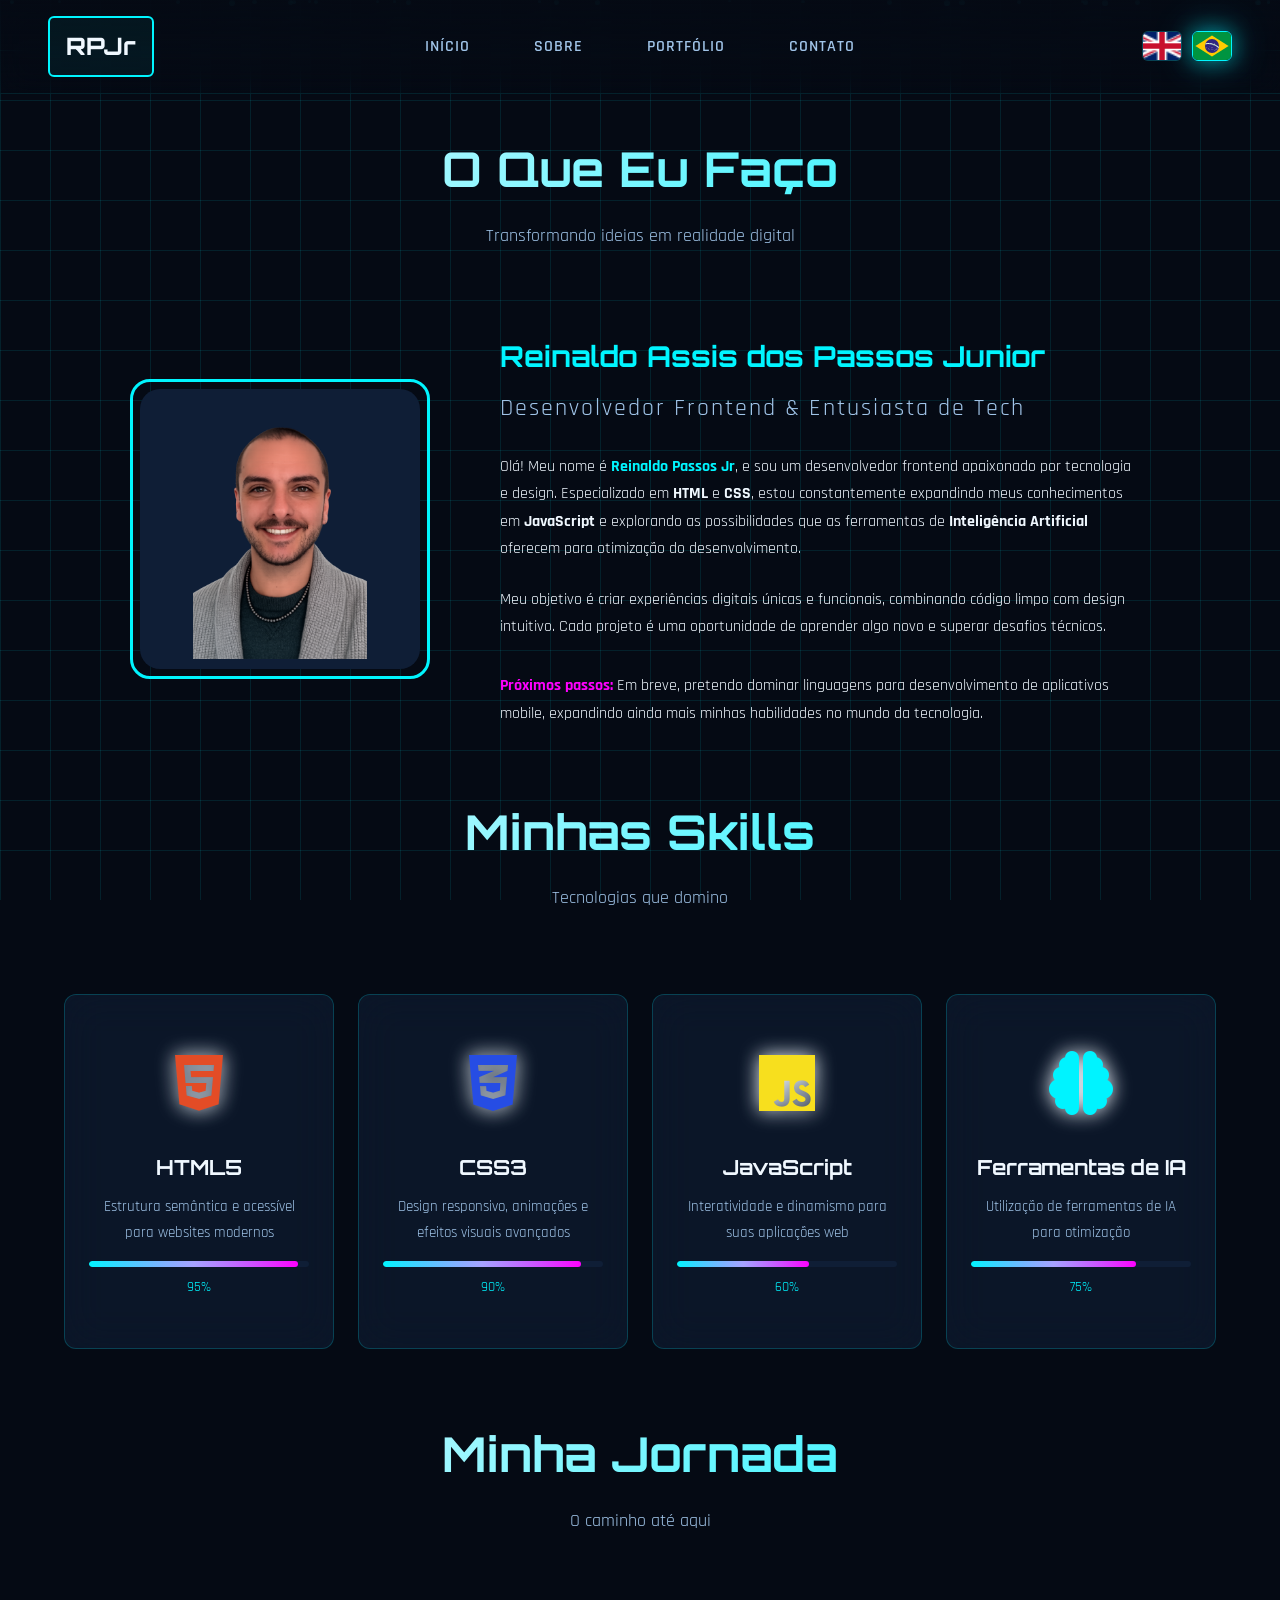
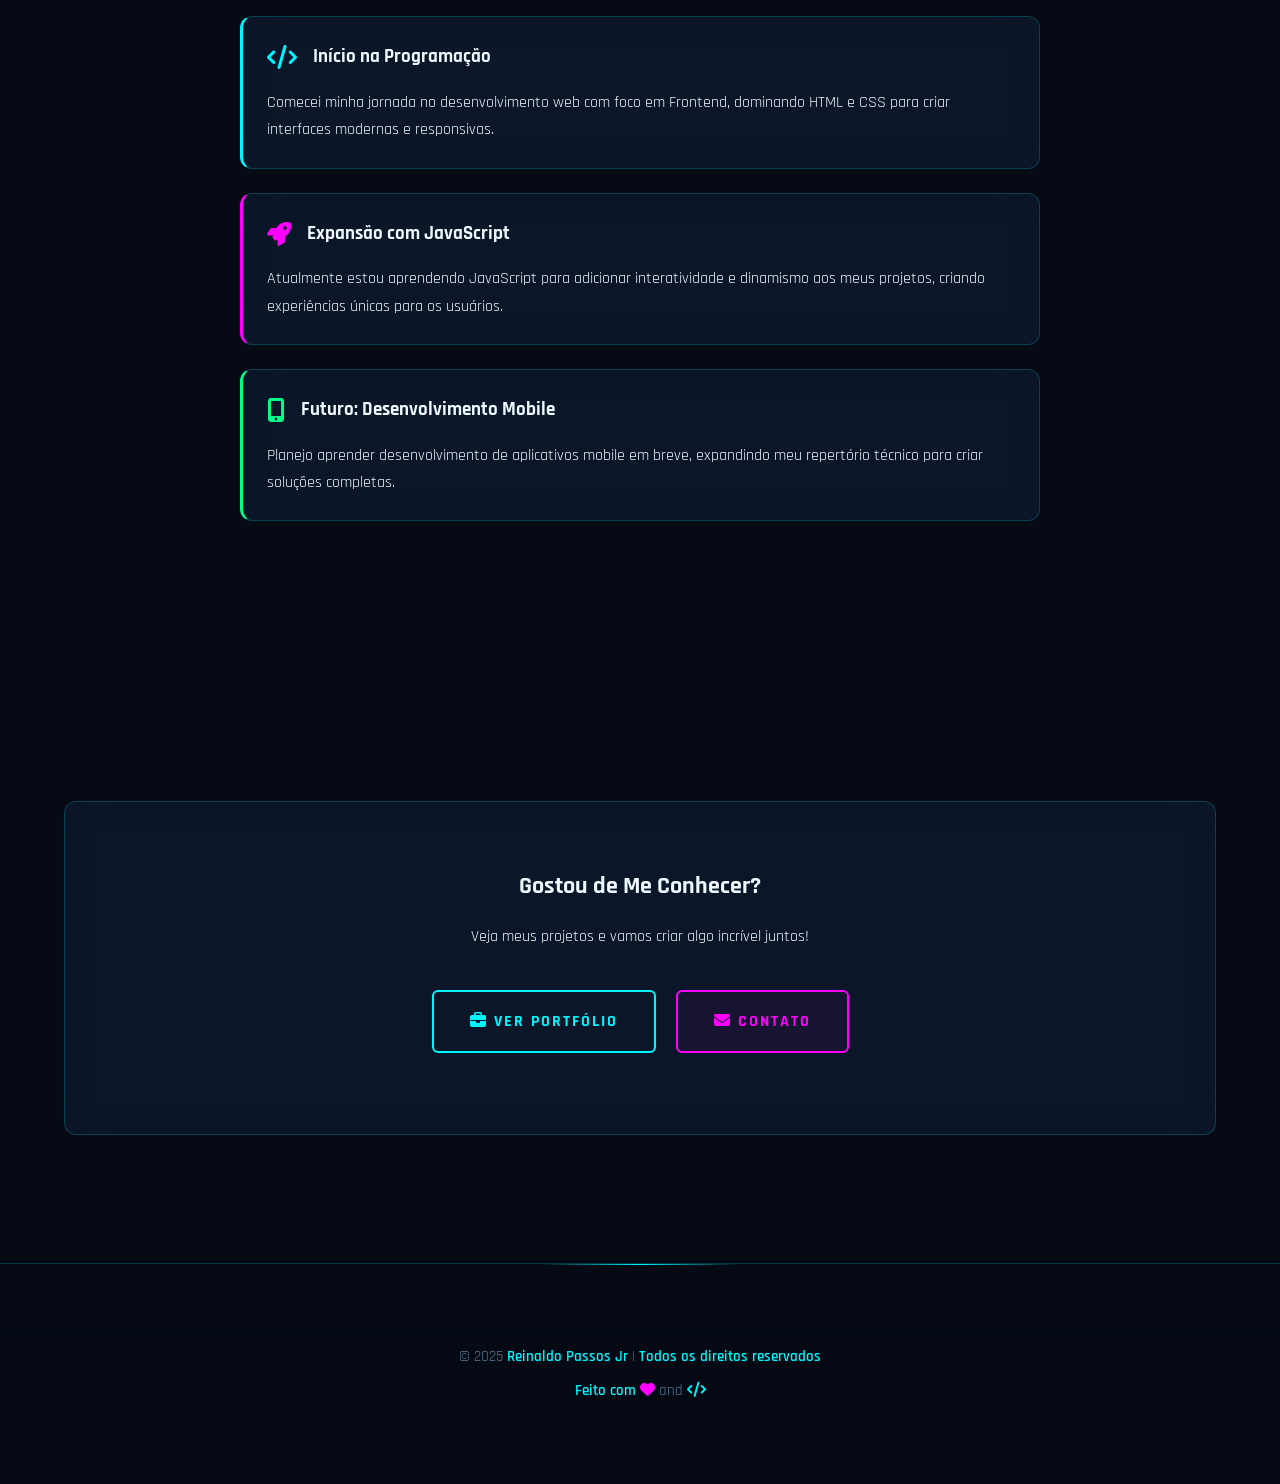
==== about-en.html @ 6d8ff22d "first commit" ====
<!DOCTYPE html>
<html lang="en">
<head>
    <meta charset="UTF-8">
    <meta name="viewport" content="width=device-width, initial-scale=1.0">
    <title>About | Reinaldo Passos Jr</title>
    <meta name="description" content="Learn more about Reinaldo Passos Jr - Frontend Developer specializing in HTML, CSS and JavaScript.">
    <meta name="keywords" content="frontend developer, about, web developer, HTML, CSS, JavaScript, portfolio">
    <meta name="author" content="Reinaldo Passos Jr">
    <meta name="robots" content="index, follow">
    
    <!-- Open Graph / Facebook -->
    <meta property="og:type" content="website">
    <meta property="og:url" content="https://reinaldopassosjr.github.io/Portfolio/about-en.html">
    <meta property="og:title" content="About | Reinaldo Passos Jr">
    <meta property="og:description" content="Learn more about Reinaldo Passos Jr - Frontend Developer">
    <meta property="og:image" content="img/og-image.png">
    
    <!-- Twitter -->
    <meta property="twitter:card" content="summary_large_image">
    <meta property="twitter:url" content="https://reinaldopassosjr.github.io/Portfolio/about-en.html">
    <meta property="twitter:title" content="About | Reinaldo Passos Jr">
    <meta property="twitter:description" content="Learn more about Reinaldo Passos Jr - Frontend Developer">
    <meta property="twitter:image" content="img/og-image.png">
    
    <meta name="theme-color" content="#050a14">
    
    <!-- Preconnect -->
    <link rel="preconnect" href="https://fonts.googleapis.com">
    <link rel="preconnect" href="https://fonts.gstatic.com" crossorigin>
    <link rel="preconnect" href="https://cdnjs.cloudflare.com">
    
    <link rel="stylesheet" href="css/style.css">
    <link rel="stylesheet" href="https://cdnjs.cloudflare.com/ajax/libs/font-awesome/6.4.0/css/all.min.css">
</head>
<body>
    <!-- Background Effects -->
    <div class="grid-overlay"></div>

    <!-- Navigation -->
    <nav class="navbar">
        <a href="index-en.html" class="logo">RPJr</a>
        
        <!-- Navigation Container (Mobile) -->
        <div class="nav-container">
            <!-- Language Switcher -->
            <div class="language-switcher">
                <button id="lang-en" class="lang-btn active" title="English">
                    <img src="img/flags/uk.png" alt="English">
                </button>
                <button id="lang-pt" class="lang-btn" title="Português">
                    <img src="img/flags/brazil.png" alt="Português">
                </button>
            </div>
            
            <!-- Mobile Menu Toggle (Hamburger) -->
            <button class="menu-toggle" id="menu-toggle" aria-label="Toggle Menu">
                <span></span>
                <span></span>
                <span></span>
            </button>
        </div>
        
        <!-- Navigation Links -->
        <ul class="nav-links">
            <!-- Close Button -->
            <button class="nav-close-btn" id="nav-close-btn" aria-label="Close Menu">
                <i class="fas fa-times"></i>
            </button>
            
            <li><a href="index-en.html" class="nav-link" data-i18n="nav_home">Home</a></li>
            <li><a href="about-en.html" class="nav-link active" data-i18n="nav_about">About</a></li>
            <li><a href="portfolio-en.html" class="nav-link" data-i18n="nav_portfolio">Portfolio</a></li>
            <li><a href="contact-en.html" class="nav-link" data-i18n="nav_contact">Contact</a></li>
        </ul>
    </nav>
    
    <!-- Mobile Menu Overlay -->
    <div class="nav-overlay" id="nav-overlay"></div>

    <!-- About Hero -->
    <section class="section" id="about">
        <div class="container">
            <div class="section-header">
                <h2 data-i18n="about_title">About Me</h2>
                <p data-i18n="about_subtitle">Who is behind the code</p>
            </div>

            <div class="about-hero animate-on-scroll">
                <!-- Profile Image -->
                <div class="profile-container">
                    <img src="img/photo.png" alt="Reinaldo Passos Jr" class="profile-image">
                    <div class="profile-border"></div>
                </div>

                <!-- About Content -->
                <div class="about-content">
                    <h3 data-i18n="about_fullname">Reinaldo Assis dos Passos Junior</h3>
                    <p class="hero-tagline" data-i18n="about_role">Frontend Developer & Tech Enthusiast</p>

                    <p style="margin-bottom: 1.5rem;" data-i18n="about_bio1">
                        Hello! My name is <strong style="color: var(--neon-cyan);">Reinaldo Passos Jr</strong>,
                        and I'm a frontend developer passionate about technology and design.
                        Specialized in <strong>HTML</strong> and <strong>CSS</strong>,
                        I'm constantly expanding my knowledge in
                        <strong>JavaScript</strong> and exploring the possibilities that
                        <strong>Artificial Intelligence</strong> tools offer for development optimization.
                    </p>

                    <p style="margin-bottom: 2rem;" data-i18n="about_bio2">
                        My goal is to create unique and functional digital experiences,
                        combining clean code with intuitive design. Each project is an
                        opportunity to learn something new and overcome technical challenges.
                    </p>

                    <p data-i18n="about_future">
                        <strong style="color: var(--neon-magenta);">Next steps:</strong>
                        Soon, I plan to master languages for mobile app development,
                        further expanding my skills in the world of technology.
                    </p>
                </div>
            </div>

            <!-- Skills Section -->
            <div style="margin-top: 4rem;">
                <div class="section-header">
                    <h2 data-i18n="skills_title">My Skills</h2>
                    <p data-i18n="skills_subtitle">Technologies I master</p>
                </div>

                <div class="skills-grid">
                    <!-- HTML Skill -->
                    <div class="card skill-card animate-on-scroll">
                        <div class="skill-icon">
                            <i class="fab fa-html5" style="color: #e34c26; font-size: 4rem;"></i>
                        </div>
                        <h3 class="skill-name" data-i18n="skill_html">HTML5</h3>
                        <p data-i18n="skill_html_desc">Semantic and accessible structure, SEO</p>
                        <div class="skill-level">
                            <div class="skill-progress" style="width: 95%;"></div>
                        </div>
                        <span style="color: var(--neon-cyan); font-size: 0.9rem; margin-top: 0.5rem; display: block;">95%</span>
                    </div>

                    <!-- CSS Skill -->
                    <div class="card skill-card animate-on-scroll">
                        <div class="skill-icon">
                            <i class="fab fa-css3-alt" style="color: #264de4; font-size: 4rem;"></i>
                        </div>
                        <h3 class="skill-name" data-i18n="skill_css">CSS3</h3>
                        <p data-i18n="skill_css_desc">Responsive design, animations, flexbox, grid</p>
                        <div class="skill-level">
                            <div class="skill-progress" style="width: 90%;"></div>
                        </div>
                        <span style="color: var(--neon-cyan); font-size: 0.9rem; margin-top: 0.5rem; display: block;">90%</span>
                    </div>

                    <!-- JavaScript Skill -->
                    <div class="card skill-card animate-on-scroll">
                        <div class="skill-icon">
                            <i class="fab fa-js" style="color: #f7df1e; font-size: 4rem;"></i>
                        </div>
                        <h3 class="skill-name" data-i18n="skill_js">JavaScript</h3>
                        <p data-i18n="skill_js_desc">DOM manipulation, events, programming logic</p>
                        <div class="skill-level">
                            <div class="skill-progress" style="width: 60%;"></div>
                        </div>
                        <span style="color: var(--neon-cyan); font-size: 0.9rem; margin-top: 0.5rem; display: block;">60%</span>
                    </div>

                    <!-- AI Tools -->
                    <div class="card skill-card animate-on-scroll">
                        <div class="skill-icon">
                            <i class="fas fa-brain" style="color: #00f3ff; font-size: 4rem;"></i>
                        </div>
                        <h3 class="skill-name" data-i18n="skill_ai">AI Tools</h3>
                        <p data-i18n="skill_ai_desc">ChatGPT, Claude, GitHub Copilot and more</p>
                        <div class="skill-level">
                            <div class="skill-progress" style="width: 75%;"></div>
                        </div>
                        <span style="color: var(--neon-cyan); font-size: 0.9rem; margin-top: 0.5rem; display: block;">75%</span>
                    </div>
                </div>
            </div>

            <!-- Journey Section -->
            <div style="margin-top: 4rem;">
                <div class="section-header">
                    <h2 data-i18n="journey_title">My Journey</h2>
                    <p data-i18n="journey_subtitle">The path so far</p>
                </div>

                <div style="max-width: 800px; margin: 0 auto;">
                    <div class="card animate-on-scroll" style="margin-bottom: 1.5rem; border-left: 3px solid var(--neon-cyan);">
                        <div style="display: flex; align-items: center; gap: 1rem; margin-bottom: 1rem;">
                            <i class="fas fa-code" style="color: var(--neon-cyan); font-size: 1.5rem;"></i>
                            <h3 style="margin: 0;" data-i18n="journey_1_title">Start of Programming</h3>
                        </div>
                        <p style="margin: 0;" data-i18n="journey_1_desc">
                            Started my journey in web development with focus on Frontend,
                            mastering HTML and CSS to create modern and responsive interfaces.
                        </p>
                    </div>

                    <div class="card animate-on-scroll" style="margin-bottom: 1.5rem; border-left: 3px solid var(--neon-magenta);">
                        <div style="display: flex; align-items: center; gap: 1rem; margin-bottom: 1rem;">
                            <i class="fas fa-rocket" style="color: var(--neon-magenta); font-size: 1.5rem;"></i>
                            <h3 style="margin: 0;" data-i18n="journey_2_title">Expansion with JavaScript</h3>
                        </div>
                        <p style="margin: 0;" data-i18n="journey_2_desc">
                            Currently learning JavaScript to add interactivity
                            and dynamism to my projects, creating unique experiences for users.
                        </p>
                    </div>

                    <div class="card animate-on-scroll" style="margin-bottom: 1.5rem; border-left: 3px solid var(--neon-green);">
                        <div style="display: flex; align-items: center; gap: 1rem; margin-bottom: 1rem;">
                            <i class="fas fa-mobile-alt" style="color: var(--neon-green); font-size: 1.5rem;"></i>
                            <h3 style="margin: 0;" data-i18n="journey_3_title">Future: Mobile Development</h3>
                        </div>
                        <p style="margin: 0;" data-i18n="journey_3_desc">
                            Planning to learn mobile app development soon,
                            expanding my technical repertoire to create complete solutions.
                        </p>
                    </div>
                </div>
            </div>
        </div>
    </section>

    <!-- CTA Section -->
    <section class="section">
        <div class="container">
            <div class="card animate-on-scroll" style="text-align: center; padding: 4rem 2rem;">
                <h2 style="margin-bottom: 1rem;" data-i18n="cta_about_title">Liked Getting to Know Me?</h2>
                <p style="margin-bottom: 2rem; max-width: 500px; margin-left: auto; margin-right: auto;" data-i18n="cta_about_desc">
                    Check out my projects and let's build something amazing together!
                </p>
                <a href="portfolio-en.html" class="btn" data-i18n="btn_portfolio_alt">
                    <i class="fas fa-briefcase"></i> View Portfolio
                </a>
                <a href="contact-en.html" class="btn btn-secondary" data-i18n="btn_contact_alt">
                    <i class="fas fa-envelope"></i> Contact
                </a>
            </div>
        </div>
    </section>

    <!-- Footer -->
    <footer class="footer">
        <p class="footer-text">
            © 2025 <span>Reinaldo Passos Jr</span> | <span data-i18n="footer_rights">All rights reserved</span>
        </p>
        <p class="footer-text" style="margin-top: 0.5rem;">
            <span data-i18n="footer_made">Made with</span> <i class="fas fa-heart" style="color: var(--neon-magenta);"></i> and
            <i class="fas fa-code" style="color: var(--neon-cyan);"></i>
        </p>
    </footer>

    <!-- JavaScript -->
    <script src="js/translations.js"></script>
    <script src="js/main.js"></script>
</body>
</html>
---- css/style.css ----
/* ========================================
   ULTRA-TECHNOLOGICAL CV - CYBERPUNK EDITION
   Reinaldo Passos Jr
   Created: 2025
   Version: 2.0 - Ultra Tech
======================================== */

/* Import Google Fonts */
@import url('https://fonts.googleapis.com/css2?family=Orbitron:wght@400;500;600;700;800;900&family=Rajdhani:wght@300;400;500;600;700&family=JetBrains+Mono:wght@400;500;600;700&display=swap');

/* ========================================
   CSS VARIABLES - ENHANCED CYBER THEME
======================================== */
:root {
    /* Core Colors - Deep Space Dark */
    --bg-primary: #050a14;
    --bg-secondary: #0a1428;
    --bg-tertiary: #0f1e36;
    --bg-card: rgba(15, 30, 54, 0.85);
    --bg-card-hover: rgba(20, 40, 70, 0.9);

    /* Neon Accents - Ultra Bright */
    --neon-cyan: #00f5ff;
    --neon-magenta: #ff00ff;
    --neon-green: #00ff88;
    --neon-blue: #0066ff;
    --neon-yellow: #ffff00;
    --neon-orange: #ff6600;
    --neon-red: #ff0044;

    /* Glow Effects */
    --glow-cyan: 0 0 20px rgba(0, 245, 255, 0.5), 0 0 40px rgba(0, 245, 255, 0.3), 0 0 60px rgba(0, 245, 255, 0.1);
    --glow-magenta: 0 0 20px rgba(255, 0, 255, 0.5), 0 0 40px rgba(255, 0, 255, 0.3), 0 0 60px rgba(255, 0, 255, 0.1);
    --glow-green: 0 0 20px rgba(0, 255, 136, 0.5), 0 0 40px rgba(0, 255, 136, 0.3);
    --glow-blue: 0 0 20px rgba(0, 102, 255, 0.5), 0 0 40px rgba(0, 102, 255, 0.3);

    /* Text Colors - High Contrast */
    --text-primary: #f0f8ff;
    --text-secondary: #a0c4e8;
    --text-muted: #5a7a9a;
    --text-dark: #0a1428;

    /* Glassmorphism - Enhanced */
    --glass-bg: rgba(15, 30, 54, 0.6);
    --glass-bg-strong: rgba(15, 30, 54, 0.9);
    --glass-border: rgba(0, 245, 255, 0.2);
    --glass-border-strong: rgba(0, 245, 255, 0.4);
    --glass-blur: 20px;

    /* Holographic Gradients */
    --holo-cyan: linear-gradient(135deg, #00f5ff, #0066ff, #00f5ff);
    --holo-magenta: linear-gradient(135deg, #ff00ff, #ff0066, #ff00ff);
    --holo-green: linear-gradient(135deg, #00ff88, #00ff00, #00ff88);

    /* Spacing */
    --spacing-xs: 0.5rem;
    --spacing-sm: 0.75rem;
    --spacing-md: 1.5rem;
    --spacing-lg: 3rem;
    --spacing-xl: 5rem;
    --spacing-xxl: 8rem;

    /* Transitions */
    --transition-fast: 0.15s ease;
    --transition-normal: 0.3s ease;
    --transition-slow: 0.5s ease;
    --transition-bounce: 0.5s cubic-bezier(0.68, -0.55, 0.265, 1.55);

    /* Border Radius */
    --radius-sm: 6px;
    --radius-md: 12px;
    --radius-lg: 20px;
    --radius-xl: 30px;
    --radius-full: 9999px;

    /* Theme - Default Dark */
}

/* ========================================
   BASE STYLES
======================================== */
* {
    margin: 0;
    padding: 0;
    box-sizing: border-box;
}

html {
    scroll-behavior: smooth;
    scroll-padding-top: 80px;
}

body {
    font-family: 'Rajdhani', -apple-system, BlinkMacSystemFont, sans-serif;
    background-color: var(--bg-primary);
    color: var(--text-primary);
    min-height: 100vh;
    overflow-x: hidden;
    position: relative;
    line-height: 1.7;
}

/* Custom Scrollbar */
::-webkit-scrollbar {
    width: 10px;
}

::-webkit-scrollbar-track {
    background: var(--bg-secondary);
}

::-webkit-scrollbar-thumb {
    background: linear-gradient(180deg, var(--neon-cyan), var(--neon-magenta));
    border-radius: var(--radius-full);
}

::-webkit-scrollbar-thumb:hover {
    background: linear-gradient(180deg, var(--neon-magenta), var(--neon-cyan));
}

/* Selection */
::selection {
    background: var(--neon-cyan);
    color: var(--bg-primary);
    text-shadow: none;
}

/* ========================================
   PRELOADER - CYBER LOADING SCREEN
======================================== */
.preloader {
    position: fixed;
    top: 0;
    left: 0;
    width: 100%;
    height: 100%;
    background: var(--bg-primary);
    display: flex;
    justify-content: center;
    align-items: center;
    z-index: 10000;
    transition: opacity 0.5s ease, visibility 0.5s ease;
}

.preloader.hidden {
    opacity: 0;
    visibility: hidden;
}

.preloader-content {
    text-align: center;
}

.preloader-logo {
    font-family: 'Orbitron', monospace;
    font-size: 3rem;
    font-weight: 900;
    background: linear-gradient(135deg, var(--neon-cyan), var(--neon-magenta));
    -webkit-background-clip: text;
    -webkit-text-fill-color: transparent;
    background-clip: text;
    margin-bottom: 2rem;
    animation: pulse-glow 2s ease-in-out infinite;
}

.preloader-bar {
    width: 300px;
    height: 4px;
    background: var(--bg-tertiary);
    border-radius: var(--radius-full);
    overflow: hidden;
    position: relative;
}

.preloader-progress {
    position: absolute;
    top: 0;
    left: 0;
    height: 100%;
    background: linear-gradient(90deg, var(--neon-cyan), var(--neon-magenta));
    border-radius: var(--radius-full);
    animation: loading 2s ease-in-out infinite;
}

@keyframes loading {
    0% { width: 0%; left: 0; }
    50% { width: 100%; left: 0; }
    100% { width: 0%; left: 100%; }
}

@keyframes pulse-glow {
    0%, 100% { filter: drop-shadow(0 0 10px var(--neon-cyan)); }
    50% { filter: drop-shadow(0 0 30px var(--neon-magenta)); }
}

/* ========================================
   BACKGROUND EFFECTS
======================================== */
.bg-particles {
    position: fixed;
    top: 0;
    left: 0;
    width: 100%;
    height: 100%;
    pointer-events: none;
    z-index: -1;
    overflow: hidden;
}

.particle {
    position: absolute;
    width: 4px;
    height: 4px;
    background: var(--neon-cyan);
    border-radius: 50%;
    opacity: 0.6;
    animation: particle-float linear infinite;
}

@keyframes particle-float {
    0% {
        transform: translateY(100vh) rotate(0deg);
        opacity: 0;
    }
    10% {
        opacity: 0.6;
    }
    90% {
        opacity: 0.6;
    }
    100% {
        transform: translateY(-100vh) rotate(720deg);
        opacity: 0;
    }
}

/* Grid Overlay - Animated */
.grid-overlay {
    position: fixed;
    top: 0;
    left: 0;
    width: 100%;
    height: 100%;
    pointer-events: none;
    z-index: -1;
    background-image:
        linear-gradient(rgba(0, 245, 255, 0.1) 1px, transparent 1px),
        linear-gradient(90deg, rgba(0, 245, 255, 0.1) 1px, transparent 1px);
    background-size: 50px 50px;
    animation: grid-move 20s linear infinite;
}

@keyframes grid-move {
    0% { transform: translate(0, 0); }
    100% { transform: translate(50px, 50px); }
}

/* Glowing Orbs */
.glow-orb {
    position: fixed;
    border-radius: 50%;
    filter: blur(80px);
    pointer-events: none;
    z-index: -1;
    opacity: 0.3;
    animation: orb-pulse 8s ease-in-out infinite;
}

.glow-orb-1 {
    width: 400px;
    height: 400px;
    background: var(--neon-cyan);
    top: -200px;
    left: -200px;
}

.glow-orb-2 {
    width: 500px;
    height: 500px;
    background: var(--neon-magenta);
    bottom: -250px;
    right: -250px;
}

.glow-orb-3 {
    width: 300px;
    height: 300px;
    background: var(--neon-green);
    top: 50%;
    left: 50%;
    transform: translate(-50%, -50%);
}

@keyframes orb-pulse {
    0%, 100% { opacity: 0.2; transform: scale(1); }
    50% { opacity: 0.4; transform: scale(1.1); }
}

/* ========================================
   SCROLL PROGRESS INDICATOR
======================================== */
.scroll-progress {
    position: fixed;
    top: 0;
    left: 0;
    height: 3px;
    background: linear-gradient(90deg, var(--neon-cyan), var(--neon-magenta));
    z-index: 9999;
    width: 0%;
    transition: width 0.1s ease;
}

/* ========================================
   NAVIGATION - ULTRA TECH
======================================== */
.navbar {
    position: fixed;
    top: 0;
    left: 0;
    width: 100%;
    padding: 1rem 3rem;
    display: flex;
    justify-content: space-between;
    align-items: center;
    z-index: 1000;
    background: linear-gradient(180deg, rgba(5, 10, 20, 0.95) 0%, transparent 100%);
    backdrop-filter: blur(15px);
    border-bottom: 1px solid rgba(0, 245, 255, 0.1);
    transition: var(--transition-normal);
}

.navbar.scrolled {
    background: rgba(5, 10, 20, 0.98);
    padding: 0.75rem 3rem;
    box-shadow: 0 5px 30px rgba(0, 245, 255, 0.2);
}

/* Logo - Holographic Style */
.logo {
    font-family: 'Orbitron', monospace;
    font-size: 1.5rem;
    font-weight: 800;
    color: var(--text-primary);
    text-decoration: none;
    padding: 0.5rem 1rem;
    border: 2px solid var(--neon-cyan);
    border-radius: var(--radius-sm);
    position: relative;
    overflow: hidden;
    transition: var(--transition-normal);
    background: rgba(0, 245, 255, 0.05);
}

.logo::before {
    content: '';
    position: absolute;
    top: 0;
    left: -100%;
    width: 100%;
    height: 100%;
    background: linear-gradient(90deg, transparent, rgba(0, 245, 255, 0.3), transparent);
    transition: var(--transition-slow);
}

.logo:hover::before {
    left: 100%;
}

.logo:hover {
    box-shadow: var(--glow-cyan);
    text-shadow: 0 0 10px var(--neon-cyan);
}

/* Navigation Links - Centered */
.nav-links {
    display: flex;
    gap: 2rem;
    list-style: none;
    position: absolute;
    left: 50%;
    transform: translateX(-50%);
}

.nav-link {
    font-family: 'Rajdhani', sans-serif;
    font-size: 1rem;
    font-weight: 600;
    color: var(--text-secondary);
    text-decoration: none;
    padding: 0.5rem 1rem;
    position: relative;
    transition: var(--transition-fast);
    text-transform: uppercase;
    letter-spacing: 1px;
}

.nav-link::before {
    content: '[';
    position: absolute;
    left: 0;
    opacity: 0;
    color: var(--neon-cyan);
    transition: var(--transition-fast);
}

.nav-link::after {
    content: ']';
    position: absolute;
    right: 0;
    opacity: 0;
    color: var(--neon-cyan);
    transition: var(--transition-fast);
}

.nav-link:hover {
    color: var(--neon-cyan);
    text-shadow: 0 0 10px var(--neon-cyan);
}

.nav-link:hover::before,
.nav-link:hover::after {
    opacity: 1;
}

.nav-link.active {
    color: var(--neon-cyan);
}

.nav-link.active::before,
.nav-link.active::after {
    opacity: 1;
}

/* Language Switcher - Right Side */
.language-switcher {
    display: flex;
    gap: 10px;
    flex-shrink: 0;
    align-items: center;
}

.lang-btn {
    width: 40px;
    height: 30px;
    border: 1px solid var(--glass-border);
    border-radius: var(--radius-sm);
    cursor: pointer;
    transition: var(--transition-fast);
    padding: 0;
    overflow: hidden;
    background: var(--glass-bg);
    position: relative;
}

.lang-btn::after {
    content: '';
    position: absolute;
    top: 50%;
    left: 50%;
    width: 0;
    height: 0;
    background: var(--neon-cyan);
    border-radius: 50%;
    transform: translate(-50%, -50%);
    transition: width 0.3s ease, height 0.3s ease;
}

.lang-btn:hover::after {
    width: 100%;
    height: 100%;
}

.lang-btn img {
    width: 100%;
    height: 100%;
    object-fit: cover;
    position: relative;
    z-index: 1;
}

.lang-btn:hover {
    border-color: var(--neon-cyan);
    box-shadow: var(--glow-cyan);
}

.lang-btn.active {
    border-color: var(--neon-cyan);
    box-shadow: var(--glow-cyan), inset 0 0 20px rgba(0, 245, 255, 0.2);
}

/* Mobile Menu Toggle */
.menu-toggle {
    display: none;
    flex-direction: column;
    gap: 6px;
    cursor: pointer;
    z-index: 1001;
    padding: 10px;
    background: transparent;
    border: none;
    outline: none;
}

.menu-toggle span {
    width: 28px;
    height: 3px;
    background: var(--neon-cyan);
    border-radius: 3px;
    transition: var(--transition-fast);
    box-shadow: 0 0 10px var(--neon-cyan);
}

.menu-toggle.active span:nth-child(1) {
    transform: rotate(45deg) translate(6px, 6px);
}

.menu-toggle.active span:nth-child(2) {
    opacity: 0;
}

.menu-toggle.active span:nth-child(3) {
    transform: rotate(-45deg) translate(6px, -6px);
}

/* Navigation Container - Mobile Wrapper */
.nav-container {
    display: flex;
    align-items: center;
    gap: 10px;
    order: 3;
}

/* Close Button in Mobile Menu */
.nav-close-btn {
    display: none;
    position: absolute;
    top: 1rem;
    right: 1rem;
    width: 45px;
    height: 45px;
    background: rgba(255, 255, 255, 0.05);
    border: 2px solid var(--glass-border);
    border-radius: 50%;
    color: var(--text-secondary);
    font-size: 1.5rem;
    cursor: pointer;
    transition: var(--transition-normal);
    align-items: center;
    justify-content: center;
    z-index: 1002;
}

.nav-close-btn:hover {
    border-color: var(--neon-red);
    color: var(--neon-red);
    box-shadow: 0 0 20px rgba(255, 0, 68, 0.4);
    transform: rotate(90deg);
}

.nav-close-btn i {
    pointer-events: none;
}

/* ========================================
   HERO SECTION - ULTRA TECH
======================================== */
.hero {
    min-height: 100vh;
    display: flex;
    align-items: center;
    justify-content: center;
    padding: var(--spacing-xxl) var(--spacing-md);
    text-align: center;
    position: relative;
    overflow: hidden;
}

.hero::before {
    content: '';
    position: absolute;
    top: 50%;
    left: 50%;
    width: 600px;
    height: 600px;
    background: radial-gradient(circle, rgba(0, 245, 255, 0.1) 0%, transparent 70%);
    transform: translate(-50%, -50%);
    pointer-events: none;
}

.hero-content {
    max-width: 900px;
    z-index: 1;
    position: relative;
}

.hero-subtitle {
    font-family: 'JetBrains Mono', monospace;
    font-size: 0.9rem;
    color: var(--neon-magenta);
    margin-bottom: var(--spacing-sm);
    letter-spacing: 0.3em;
    text-transform: uppercase;
    animation: glitch-text 3s infinite;
}

@keyframes glitch-text {
    0%, 90%, 100% { opacity: 1; }
    92% { opacity: 0.8; transform: translate(-2px, 0); }
    94% { opacity: 1; transform: translate(2px, 0); }
    96% { opacity: 0.9; transform: translate(-1px, 0); }
}

.hero-title {
    font-family: 'Orbitron', sans-serif;
    font-size: clamp(3rem, 8vw, 6rem);
    font-weight: 900;
    margin-bottom: var(--spacing-sm);
    position: relative;
    display: inline-block;
}

.hero-title .name {
    background: linear-gradient(135deg, var(--neon-cyan), var(--neon-magenta), var(--neon-cyan));
    background-size: 200% 200%;
    -webkit-background-clip: text;
    -webkit-text-fill-color: transparent;
    background-clip: text;
    animation: gradient-shift 5s ease infinite;
}

@keyframes gradient-shift {
    0% { background-position: 0% 50%; }
    50% { background-position: 100% 50%; }
    100% { background-position: 0% 50%; }
}

/* Name gradient effect (without glitch) */
.hero-title .name {
    background: linear-gradient(135deg, var(--neon-cyan), var(--neon-magenta), var(--neon-cyan));
    background-size: 200% 200%;
    -webkit-background-clip: text;
    -webkit-text-fill-color: transparent;
    background-clip: text;
    animation: gradient-shift 5s ease infinite;
}

@keyframes gradient-shift {
    0% { background-position: 0% 50%; }
    50% { background-position: 100% 50%; }
    100% { background-position: 0% 50%; }
}

.hero-tagline {
    font-family: 'Rajdhani', sans-serif;
    font-size: 1.5rem;
    color: var(--text-secondary);
    margin-bottom: var(--spacing-lg);
    letter-spacing: 2px;
}

/* Typing Container */
.typing-container {
    font-family: 'JetBrains Mono', monospace;
    font-size: 1.1rem;
    color: var(--neon-green);
    margin-bottom: var(--spacing-lg);
    min-height: 2em;
}

.typing-text {
    border-right: 3px solid var(--neon-cyan);
    padding-right: 10px;
    animation: blink 0.7s infinite;
}

@keyframes blink {
    0%, 50% { border-color: var(--neon-cyan); }
    51%, 100% { border-color: transparent; }
}

/* Hero Buttons */
.hero-buttons {
    display: flex;
    gap: 1rem;
    justify-content: center;
    flex-wrap: wrap;
}

/* ========================================
   BUTTONS - ULTRA TECH
======================================== */
.btn {
    font-family: 'Rajdhani', sans-serif;
    font-size: 1rem;
    font-weight: 700;
    padding: 16px 36px;
    border: 2px solid var(--neon-cyan);
    background: transparent;
    color: var(--neon-cyan);
    cursor: pointer;
    position: relative;
    transition: var(--transition-normal);
    text-decoration: none;
    display: inline-block;
    margin: 8px;
    border-radius: var(--radius-sm);
    text-transform: uppercase;
    letter-spacing: 2px;
    overflow: hidden;
}

.btn::before {
    content: '';
    position: absolute;
    top: 0;
    left: -100%;
    width: 100%;
    height: 100%;
    background: linear-gradient(90deg, transparent, rgba(0, 245, 255, 0.3), transparent);
    transition: var(--transition-slow);
}

.btn:hover::before {
    left: 100%;
}

.btn:hover {
    background: var(--neon-cyan);
    color: var(--bg-primary);
    box-shadow: var(--glow-cyan);
    transform: translateY(-3px);
}

.btn-secondary {
    border-color: var(--neon-magenta);
    color: var(--neon-magenta);
    background: rgba(255, 0, 255, 0.05);
}

.btn-secondary::before {
    background: linear-gradient(90deg, transparent, rgba(255, 0, 255, 0.3), transparent);
}

.btn-secondary:hover {
    background: var(--neon-magenta);
    color: var(--bg-primary);
    box-shadow: var(--glow-magenta);
}

/* ========================================
   CARDS - HOLOGRAPHIC DESIGN
======================================== */
.card {
    background: var(--glass-bg);
    backdrop-filter: blur(var(--glass-blur));
    border: 1px solid var(--glass-border);
    border-radius: var(--radius-md);
    padding: var(--spacing-md);
    position: relative;
    transition: var(--transition-normal);
    overflow: hidden;
}

.card::before {
    content: '';
    position: absolute;
    top: 0;
    left: 0;
    right: 0;
    height: 2px;
    background: linear-gradient(90deg, transparent, var(--neon-cyan), transparent);
    opacity: 0;
    transition: var(--transition-normal);
}

.card:hover::before {
    opacity: 1;
}

.card:hover {
    transform: translateY(-8px);
    border-color: var(--glass-border-strong);
    box-shadow: 0 15px 40px rgba(0, 245, 255, 0.15), inset 0 0 30px rgba(0, 245, 255, 0.05);
    background: var(--bg-card-hover);
}

/* Holographic Card Effect */
.card.holo {
    position: relative;
}

.card.holo::after {
    content: '';
    position: absolute;
    top: 0;
    left: 0;
    right: 0;
    bottom: 0;
    background: linear-gradient(135deg,
        rgba(0, 245, 255, 0.1) 0%,
        transparent 25%,
        transparent 75%,
        rgba(255, 0, 255, 0.1) 100%);
    opacity: 0;
    transition: var(--transition-normal);
    pointer-events: none;
}

.card.holo:hover::after {
    opacity: 1;
}

/* Scanner Line Effect */
.scanner-line {
    position: absolute;
    top: 0;
    left: 0;
    width: 100%;
    height: 3px;
    background: linear-gradient(90deg, transparent, var(--neon-cyan), transparent);
    animation: scan 3s linear infinite;
    opacity: 0;
    pointer-events: none;
}

.card:hover .scanner-line {
    opacity: 1;
}

@keyframes scan {
    0% { top: 0; opacity: 0; }
    10% { opacity: 1; }
    90% { opacity: 1; }
    100% { top: 100%; opacity: 0; }
}

/* ========================================
   SECTIONS
======================================== */
.section {
    padding: var(--spacing-xxl) var(--spacing-md);
    position: relative;
}

.section-header {
    text-align: center;
    margin-bottom: var(--spacing-xl);
}

.section-header h2 {
    font-family: 'Orbitron', sans-serif;
    font-size: clamp(2rem, 4vw, 3rem);
    font-weight: 700;
    margin-bottom: var(--spacing-sm);
    background: linear-gradient(135deg, var(--text-primary), var(--neon-cyan));
    -webkit-background-clip: text;
    -webkit-text-fill-color: transparent;
    background-clip: text;
}

.section-header p {
    font-size: 1.1rem;
    color: var(--text-secondary);
}

.container {
    max-width: 1200px;
    margin: 0 auto;
    padding: 0 var(--spacing-md);
}

/* Section Divider */
.section-divider {
    height: 1px;
    background: linear-gradient(90deg, transparent, var(--neon-cyan), transparent);
    margin: var(--spacing-xl) 0;
    position: relative;
}

.section-divider::before {
    content: '◆';
    position: absolute;
    top: 50%;
    left: 50%;
    transform: translate(-50%, -50%);
    background: var(--bg-primary);
    padding: 0 1rem;
    color: var(--neon-cyan);
}

/* ========================================
   SKILLS GRID - 3D CARDS
======================================== */
.skills-grid {
    display: grid;
    grid-template-columns: repeat(auto-fit, minmax(240px, 1fr));
    gap: var(--spacing-md);
}

.skill-card {
    text-align: center;
    padding: var(--spacing-lg) var(--spacing-md);
    transform-style: preserve-3d;
    perspective: 1000px;
}

.skill-icon {
    font-size: 3.5rem;
    margin-bottom: var(--spacing-sm);
    transition: var(--transition-normal);
    filter: drop-shadow(0 0 10px currentColor);
}

.skill-card:hover .skill-icon {
    transform: scale(1.1) translateZ(20px);
    filter: drop-shadow(0 0 20px currentColor);
}

.skill-name {
    font-family: 'Orbitron', sans-serif;
    font-size: 1.3rem;
    margin-bottom: var(--spacing-xs);
    transition: var(--transition-fast);
}

.skill-card:hover .skill-name {
    color: var(--neon-cyan);
    text-shadow: 0 0 10px var(--neon-cyan);
}

.skill-card p {
    font-size: 0.95rem;
    color: var(--text-secondary);
}

/* Skill Progress Bar */
.skill-level {
    width: 100%;
    height: 6px;
    background: var(--bg-tertiary);
    border-radius: var(--radius-full);
    margin-top: 1rem;
    overflow: hidden;
    position: relative;
}

.skill-progress {
    height: 100%;
    background: linear-gradient(90deg, var(--neon-cyan), var(--neon-magenta));
    border-radius: var(--radius-full);
    position: relative;
    animation: progress-fill 1.5s ease forwards;
}

.skill-progress::after {
    content: '';
    position: absolute;
    top: 0;
    left: 0;
    right: 0;
    bottom: 0;
    background: linear-gradient(90deg, transparent, rgba(255, 255, 255, 0.3), transparent);
    animation: progress-shine 2s infinite;
}

@keyframes progress-fill {
    from { width: 0; }
}

@keyframes progress-shine {
    from { transform: translateX(-100%); }
    to { transform: translateX(100%); }
}

/* ========================================
   PORTFOLIO GRID
======================================== */
.portfolio-grid {
    display: grid;
    grid-template-columns: repeat(auto-fit, minmax(320px, 1fr));
    gap: var(--spacing-lg);
}

.project-card {
    position: relative;
    overflow: hidden;
    transform-style: preserve-3d;
}

.project-image-container {
    position: relative;
    overflow: hidden;
    border-radius: var(--radius-md);
    margin-bottom: var(--spacing-sm);
}

.project-image {
    width: 100%;
    height: 250px;
    object-fit: cover;
    border-radius: var(--radius-md);
    transition: var(--transition-slow);
}

.project-card:hover .project-image {
    transform: scale(1.1);
}

.project-overlay {
    position: absolute;
    top: 0;
    left: 0;
    width: 100%;
    height: 100%;
    background: rgba(5, 10, 20, 0.95);
    display: flex;
    flex-direction: column;
    justify-content: center;
    align-items: center;
    opacity: 0;
    transition: var(--transition-normal);
    border-radius: var(--radius-md);
}

.project-card:hover .project-overlay {
    opacity: 1;
}

.project-title {
    font-family: 'Orbitron', sans-serif;
    font-size: 1.4rem;
    margin-bottom: var(--spacing-sm);
    color: var(--neon-cyan);
}

.project-description {
    text-align: center;
    padding: 0 var(--spacing-md);
    margin-bottom: var(--spacing-sm);
    color: var(--text-secondary);
}

.project-tags {
    display: flex;
    gap: var(--spacing-xs);
    flex-wrap: wrap;
    justify-content: center;
    margin-bottom: var(--spacing-sm);
}

.tag {
    font-family: 'JetBrains Mono', monospace;
    font-size: 0.8rem;
    padding: 6px 14px;
    background: rgba(0, 245, 255, 0.1);
    border: 1px solid var(--neon-cyan);
    border-radius: var(--radius-full);
    color: var(--neon-cyan);
    transition: var(--transition-fast);
}

.tag:hover {
    background: var(--neon-cyan);
    color: var(--bg-primary);
}

.project-link {
    font-size: 0.9rem;
    color: var(--neon-green);
    text-decoration: none;
    padding: 12px 28px;
    border: 1px solid var(--neon-green);
    border-radius: var(--radius-sm);
    transition: var(--transition-fast);
    text-transform: uppercase;
    letter-spacing: 1px;
}

.project-link:hover {
    background: var(--neon-green);
    color: var(--bg-primary);
    box-shadow: var(--glow-green);
}

/* Filter Buttons */
.filter-buttons {
    display: flex;
    justify-content: center;
    gap: 1rem;
    margin-bottom: var(--spacing-xl);
    flex-wrap: wrap;
}

.filter-btn {
    padding: 12px 28px;
    font-size: 0.9rem;
    border-radius: var(--radius-full);
    background: transparent;
    border: 1px solid var(--glass-border);
    color: var(--text-secondary);
    cursor: pointer;
    transition: var(--transition-normal);
}

.filter-btn:hover,
.filter-btn.active {
    border-color: var(--neon-cyan);
    color: var(--neon-cyan);
    box-shadow: 0 0 20px rgba(0, 245, 255, 0.2);
}

.filter-btn.active {
    background: rgba(0, 245, 255, 0.1);
}

/* ========================================
   ABOUT PAGE - PROFILE SECTION
======================================== */
.about-hero {
    display: grid;
    grid-template-columns: 280px 1fr;
    gap: var(--spacing-xl);
    align-items: center;
    max-width: 1000px;
    margin: 0 auto;
}

.profile-container {
    position: relative;
    width: 280px;
    height: 280px;
    margin: 0 auto;
}

.profile-image {
    width: 100%;
    height: 100%;
    object-fit: contain;
    background: var(--bg-tertiary);
    border-radius: var(--radius-lg);
    position: relative;
    z-index: 1;
    padding: 10px;
    transition: var(--transition-normal);
}

.profile-container:hover .profile-image {
    filter: brightness(1.1);
}

.profile-border {
    position: absolute;
    top: -10px;
    left: -10px;
    right: -10px;
    bottom: -10px;
    border: 3px solid var(--neon-cyan);
    border-radius: var(--radius-lg);
    animation: border-rotate 10s linear infinite;
    z-index: 0;
}

@keyframes border-rotate {
    from { transform: rotate(0deg); }
    to { transform: rotate(360deg); }
}

.about-content h3 {
    font-family: 'Orbitron', sans-serif;
    font-size: 1.8rem;
    margin-bottom: var(--spacing-xs);
    color: var(--neon-cyan);
}

.about-content .hero-tagline {
    margin-bottom: var(--spacing-md);
}

/* ========================================
   JOURNEY TIMELINE
======================================== */
.timeline {
    max-width: 800px;
    margin: 0 auto;
    position: relative;
}

.timeline::before {
    content: '';
    position: absolute;
    left: 20px;
    top: 0;
    bottom: 0;
    width: 2px;
    background: linear-gradient(180deg, var(--neon-cyan), var(--neon-magenta), var(--neon-green));
}

.timeline-item {
    position: relative;
    padding-left: 60px;
    margin-bottom: var(--spacing-lg);
}

.timeline-item::before {
    content: '';
    position: absolute;
    left: 11px;
    top: 0;
    width: 20px;
    height: 20px;
    background: var(--bg-primary);
    border: 3px solid var(--neon-cyan);
    border-radius: 50%;
    animation: timeline-pulse 2s infinite;
}

.timeline-item:nth-child(2)::before {
    border-color: var(--neon-magenta);
}

.timeline-item:nth-child(3)::before {
    border-color: var(--neon-green);
}

@keyframes timeline-pulse {
    0%, 100% { box-shadow: 0 0 0 0 rgba(0, 245, 255, 0.4); }
    50% { box-shadow: 0 0 0 10px rgba(0, 245, 255, 0); }
}

.timeline-item h3 {
    font-family: 'Orbitron', sans-serif;
    font-size: 1.2rem;
    margin-bottom: var(--spacing-xs);
    color: var(--neon-cyan);
}

.timeline-item:nth-child(2) h3 {
    color: var(--neon-magenta);
}

.timeline-item:nth-child(3) h3 {
    color: var(--neon-green);
}

/* ========================================
   CONTACT CARDS
======================================== */
.contact-grid {
    display: grid;
    grid-template-columns: repeat(auto-fit, minmax(220px, 1fr));
    gap: var(--spacing-md);
}

.contact-card {
    text-align: center;
    padding: var(--spacing-md);
}

.contact-icon {
    font-size: 2.5rem;
    margin-bottom: var(--spacing-sm);
    transition: var(--transition-normal);
}

.contact-card:hover .contact-icon {
    transform: scale(1.2) translateZ(10px);
    filter: drop-shadow(0 0 15px currentColor);
}

.contact-label {
    font-family: 'JetBrains Mono', monospace;
    font-size: 0.85rem;
    color: var(--text-muted);
    margin-bottom: var(--spacing-xs);
    text-transform: uppercase;
    letter-spacing: 1px;
}

.contact-value {
    font-family: 'Rajdhani', sans-serif;
    font-size: 1.1rem;
    color: var(--text-primary);
    text-decoration: none;
    transition: var(--transition-fast);
}

.contact-value:hover {
    color: var(--neon-cyan);
    text-shadow: 0 0 10px var(--neon-cyan);
}

/* ========================================
   SOCIAL LINKS
======================================== */
.social-links {
    display: flex;
    justify-content: center;
    gap: var(--spacing-md);
    margin-top: var(--spacing-xl);
    flex-wrap: wrap;
}

.social-link {
    width: 50px;
    height: 50px;
    display: flex;
    align-items: center;
    justify-content: center;
    border: 1px solid var(--glass-border);
    border-radius: var(--radius-full);
    color: var(--text-secondary);
    font-size: 1.3rem;
    text-decoration: none;
    transition: var(--transition-normal);
    position: relative;
    overflow: hidden;
}

.social-link::before {
    content: '';
    position: absolute;
    top: 0;
    left: 0;
    width: 100%;
    height: 100%;
    background: linear-gradient(135deg, var(--neon-cyan), var(--neon-magenta));
    opacity: 0;
    transition: var(--transition-normal);
}

.social-link:hover::before {
    opacity: 1;
}

.social-link:hover {
    border-color: transparent;
    transform: translateY(-5px);
    box-shadow: var(--glow-cyan);
}

.social-link i {
    position: relative;
    z-index: 1;
}

.social-link:hover i {
    color: var(--bg-primary);
}

/* ========================================
   FORM ELEMENTS
======================================== */
.form-group {
    position: relative;
}

.form-group input,
.form-group textarea {
    width: 100%;
    padding: 12px 15px;
    background: rgba(255, 255, 255, 0.05);
    border: 1px solid var(--glass-border);
    border-radius: var(--radius-sm);
    color: var(--text-primary);
    font-family: 'Rajdhani', sans-serif;
    font-size: 1rem;
    transition: var(--transition-normal);
}

.form-group input:focus,
.form-group textarea:focus {
    outline: none;
    border-color: var(--neon-cyan);
    box-shadow: 0 0 20px rgba(0, 245, 255, 0.2);
}

.form-group input::placeholder,
.form-group textarea::placeholder {
    color: var(--text-muted);
}

.form-group label {
    display: block;
    margin-bottom: 0.5rem;
    color: var(--text-secondary);
    font-size: 0.9rem;
}

.form-group label i {
    color: var(--neon-cyan);
    margin-right: 5px;
}

/* ========================================
   PROJECT MODAL - DETAILED VIEW
======================================== */
.modal-overlay {
    position: fixed;
    top: 0;
    left: 0;
    width: 100%;
    height: 100%;
    background: rgba(5, 10, 20, 0.95);
    backdrop-filter: blur(10px);
    z-index: 9999;
    display: flex;
    align-items: center;
    justify-content: center;
    opacity: 0;
    visibility: hidden;
    transition: opacity 0.4s ease, visibility 0.4s ease;
    padding: 2rem;
}

.modal-overlay.active {
    opacity: 1;
    visibility: visible;
}

.modal-content {
    background: var(--bg-card);
    backdrop-filter: blur(var(--glass-blur));
    border: 1px solid var(--glass-border);
    border-radius: var(--radius-lg);
    max-width: 800px;
    width: 100%;
    max-height: 90vh;
    overflow-y: auto;
    position: relative;
    transform: scale(0.9) translateY(20px);
    transition: transform 0.4s ease;
    box-shadow: 0 25px 80px rgba(0, 0, 0, 0.5), var(--glow-cyan);
}

.modal-overlay.active .modal-content {
    transform: scale(1) translateY(0);
}

.modal-close {
    position: absolute;
    top: 1rem;
    right: 1rem;
    width: 45px;
    height: 45px;
    border: 1px solid var(--glass-border);
    border-radius: var(--radius-full);
    background: var(--glass-bg);
    color: var(--text-secondary);
    cursor: pointer;
    display: flex;
    align-items: center;
    justify-content: center;
    font-size: 1.2rem;
    transition: var(--transition-fast);
    z-index: 10;
}

.modal-close:hover {
    border-color: var(--neon-red);
    color: var(--neon-red);
    box-shadow: 0 0 20px rgba(255, 0, 68, 0.4);
    transform: rotate(90deg);
}

.modal-image-container {
    position: relative;
    width: 100%;
    height: 300px;
    overflow: hidden;
    border-radius: var(--radius-lg) var(--radius-lg) 0 0;
}

.modal-image {
    width: 100%;
    height: 100%;
    object-fit: cover;
}

.modal-image-overlay {
    position: absolute;
    top: 0;
    left: 0;
    width: 100%;
    height: 100%;
    background: linear-gradient(180deg, transparent 50%, rgba(5, 10, 20, 0.9) 100%);
}

.modal-body {
    padding: 2rem;
}

.modal-title {
    font-family: 'Orbitron', sans-serif;
    font-size: 1.8rem;
    color: var(--neon-cyan);
    margin-bottom: 1rem;
    display: flex;
    align-items: center;
    gap: 0.5rem;
}

.modal-subtitle {
    font-size: 1.1rem;
    color: var(--text-secondary);
    margin-bottom: 1.5rem;
    line-height: 1.8;
}

.modal-section {
    margin-bottom: 1.5rem;
}

.modal-section-title {
    font-family: 'Orbitron', sans-serif;
    font-size: 1rem;
    color: var(--neon-magenta);
    margin-bottom: 0.75rem;
    text-transform: uppercase;
    letter-spacing: 2px;
}

.modal-tags {
    display: flex;
    flex-wrap: wrap;
    gap: 0.5rem;
}

.modal-tag {
    font-family: 'JetBrains Mono', monospace;
    font-size: 0.85rem;
    padding: 8px 16px;
    background: rgba(0, 245, 255, 0.1);
    border: 1px solid var(--neon-cyan);
    border-radius: var(--radius-full);
    color: var(--neon-cyan);
    transition: var(--transition-fast);
}

.modal-tag:hover {
    background: var(--neon-cyan);
    color: var(--bg-primary);
}

.modal-features {
    list-style: none;
    padding: 0;
}

.modal-features li {
    position: relative;
    padding-left: 1.5rem;
    margin-bottom: 0.5rem;
    color: var(--text-secondary);
}

.modal-features li::before {
    content: '▹';
    position: absolute;
    left: 0;
    color: var(--neon-green);
}

.modal-links {
    display: flex;
    gap: 1rem;
    margin-top: 1.5rem;
    flex-wrap: wrap;
}

.modal-link {
    padding: 12px 28px;
    font-size: 0.9rem;
    color: var(--neon-cyan);
    text-decoration: none;
    border: 1px solid var(--neon-cyan);
    border-radius: var(--radius-sm);
    transition: var(--transition-fast);
    display: inline-flex;
    align-items: center;
    gap: 0.5rem;
}

.modal-link:hover {
    background: var(--neon-cyan);
    color: var(--bg-primary);
    box-shadow: var(--glow-cyan);
}

.modal-link.secondary {
    color: var(--neon-magenta);
    border-color: var(--neon-magenta);
}

.modal-link.secondary:hover {
    background: var(--neon-magenta);
    color: var(--bg-primary);
    box-shadow: var(--glow-magenta);
}

/* Modal scrollbar */
.modal-content::-webkit-scrollbar {
    width: 8px;
}

.modal-content::-webkit-scrollbar-track {
    background: var(--bg-secondary);
    border-radius: var(--radius-full);
}

.modal-content::-webkit-scrollbar-thumb {
    background: linear-gradient(180deg, var(--neon-cyan), var(--neon-magenta));
    border-radius: var(--radius-full);
}

/* ========================================
   FOOTER
======================================== */
.footer {
    text-align: center;
    padding: var(--spacing-xl) var(--spacing-md);
    background: linear-gradient(180deg, transparent, rgba(5, 10, 20, 0.8));
    border-top: 1px solid var(--glass-border);
    position: relative;
}

.footer::before {
    content: '';
    position: absolute;
    top: 0;
    left: 50%;
    transform: translateX(-50%);
    width: 200px;
    height: 1px;
    background: linear-gradient(90deg, transparent, var(--neon-cyan), transparent);
}

.footer-text {
    font-size: 0.95rem;
    color: var(--text-muted);
}

.footer-text span {
    color: var(--neon-cyan);
    font-weight: 600;
}

/* ========================================
   ANIMATIONS - SCROLL
======================================== */
.animate-on-scroll {
    opacity: 0;
    transform: translateY(30px);
    transition: opacity 0.6s ease, transform 0.6s ease;
}

.animate-on-scroll.visible,
.animate-on-scroll.fade-in-up {
    opacity: 1;
    transform: translateY(0);
}

/* Fade In Up Animation */
.fade-in-up {
    animation: fadeInUp 0.6s ease forwards;
}

@keyframes fadeInUp {
    from {
        opacity: 0;
        transform: translateY(30px);
    }
    to {
        opacity: 1;
        transform: translateY(0);
    }
}

/* ========================================
   3D TILT EFFECT
======================================== */
[data-tilt] {
    transform-style: preserve-3d;
    perspective: 1000px;
}

/* ========================================
   UTILITY CLASSES
======================================== */
.text-center {
    text-align: center;
}

.mb-1 {
    margin-bottom: var(--spacing-sm);
}

.mb-2 {
    margin-bottom: var(--spacing-md);
}

.mb-3 {
    margin-bottom: var(--spacing-lg);
}

.mt-1 {
    margin-top: var(--spacing-sm);
}

.mt-2 {
    margin-top: var(--spacing-md);
}

.mt-3 {
    margin-top: var(--spacing-lg);
}

/* Contact Form Responsive */
.contact-form-row {
    display: grid;
    grid-template-columns: 1fr 1fr;
    gap: 1rem;
}

@media (max-width: 600px) {
    .contact-form-row {
        grid-template-columns: 1fr !important;
    }
}

/* ========================================
   RESPONSIVE DESIGN
======================================== */
@media (max-width: 1024px) {
    .navbar {
        padding: 1rem 2rem;
    }
    
    .nav-links {
        gap: 1.5rem;
    }
    
    .about-hero {
        grid-template-columns: 1fr;
        text-align: center;
    }

    .profile-container {
        margin-bottom: var(--spacing-lg);
        width: 220px;
        height: 220px;
    }
}

@media (max-width: 768px) {
    :root {
        --spacing-xxl: 5rem;
        --spacing-xl: 3rem;
    }
    
    .navbar {
        padding: 1rem 1rem;
        display: flex;
        justify-content: space-between;
        align-items: center;
    }
    
    /* Logo stays on left */
    .logo {
        font-size: 1.2rem;
        padding: 0.4rem 0.8rem;
    }
    
    /* Navigation container with menu toggle and language switcher */
    .nav-container {
        display: flex;
        align-items: center;
        gap: 10px;
        order: 3;
    }
    
    .nav-links {
        position: fixed;
        top: 0;
        left: -100%;
        width: 85%;
        max-width: 320px;
        height: 100vh;
        background: var(--bg-secondary);
        flex-direction: column;
        justify-content: flex-start;
        padding-top: 80px;
        padding-bottom: 2rem;
        gap: 0.5rem;
        transition: left 0.3s ease;
        border-right: 1px solid var(--glass-border);
        border-left: none;
        z-index: 999;
        overflow-y: auto;
        box-shadow: 5px 0 30px rgba(0, 0, 0, 0.5);
    }
    
    .nav-links.active {
        left: 0;
    }
    
    /* Close button inside menu */
    .nav-close-btn {
        display: flex;
    }
    
    .nav-link {
        font-size: 1.1rem;
        padding: 0.75rem 1.5rem;
        margin: 0 1rem;
        border-radius: var(--radius-sm);
        background: rgba(0, 245, 255, 0.05);
        border-bottom: 1px solid var(--glass-border);
    }
    
    .menu-toggle {
        display: flex;
        order: 2;
    }
    
    /* Language switcher stays visible on right */
    .language-switcher {
        position: relative;
        right: auto;
        order: 1;
        margin-left: 5px;
    }
    
    /* Overlay when menu is open */
    .nav-overlay {
        position: fixed;
        top: 0;
        left: 0;
        width: 100%;
        height: 100%;
        background: rgba(0, 0, 0, 0.7);
        z-index: 998;
        opacity: 0;
        visibility: hidden;
        transition: var(--transition-normal);
        cursor: pointer;
    }
    
    .nav-overlay.active {
        opacity: 1;
        visibility: visible;
    }
    
    .hero-title {
        font-size: clamp(2rem, 6vw, 3.5rem);
    }
    
    .hero-tagline {
        font-size: 1.1rem;
    }
    
    .about-hero {
        max-width: 500px;
    }
    
    .profile-container {
        width: 250px;
        height: 250px;
    }
    
    .contact-grid {
        grid-template-columns: 1fr;
    }
    
    .social-links {
        gap: var(--spacing-sm);
    }
}

@media (max-width: 480px) {
    :root {
        --spacing-md: 1rem;
        --spacing-sm: 0.5rem;
    }
    
    .btn {
        padding: 14px 28px;
        font-size: 0.9rem;
        width: 100%;
        max-width: 280px;
    }
    
    .preloader-logo {
        font-size: 2rem;
    }
    
    .preloader-bar {
        width: 200px;
    }
    
    .hero-buttons {
        flex-direction: column;
        align-items: center;
        padding: 0 1rem;
    }
    
    .hero-content {
        padding: 0 0.5rem;
    }
    
    .hero-subtitle {
        font-size: 0.75rem;
        letter-spacing: 0.15em;
    }
    
    .hero-tagline {
        font-size: 1rem;
        padding: 0 1rem;
    }
    
    .typing-container {
        font-size: 0.9rem;
        padding: 0 1rem;
    }
    
    .filter-buttons {
        gap: 0.5rem;
    }
    
    .filter-btn {
        padding: 10px 20px;
        font-size: 0.8rem;
    }
    
    /* Social Links - Better touch targets */
    .social-links {
        gap: 1rem;
        padding: 0 1rem;
    }
    
    .social-link {
        width: 48px;
        height: 48px;
        font-size: 1.2rem;
        min-width: 48px;
        min-height: 48px;
    }
    
    /* Footer improvements */
    .footer {
        padding: 2rem 1rem;
    }
    
    .footer-text {
        font-size: 0.85rem;
        padding: 0 0.5rem;
    }
    
    .footer-text span {
        display: block;
        margin: 0.25rem 0;
    }
    
    /* Modal improvements */
    .modal-overlay {
        padding: 1rem;
        align-items: flex-end;
    }
    
    .modal-content {
        max-height: 85vh;
        border-radius: var(--radius-md) var(--radius-md) 0 0;
    }
    
    .modal-image-container {
        height: 200px;
    }
    
    .modal-body {
        padding: 1.25rem;
    }
    
    .modal-title {
        font-size: 1.4rem;
    }
    
    .modal-close {
        width: 40px;
        height: 40px;
        top: 0.75rem;
        right: 0.75rem;
    }
    
    /* Card improvements */
    .card {
        padding: 1rem;
    }
    
    /* Navbar improvements */
    .logo {
        font-size: 1.1rem;
        padding: 0.35rem 0.6rem;
    }
    
    .lang-btn {
        width: 36px;
        height: 26px;
    }
    
    .menu-toggle {
        padding: 8px;
    }
    
    .menu-toggle span {
        width: 24px;
        height: 2px;
    }
    
    /* Grid adjustments */
    .skills-grid {
        grid-template-columns: 1fr;
        gap: 1rem;
    }
    
    .portfolio-grid {
        grid-template-columns: 1fr;
        gap: 1.5rem;
    }
    
    /* Project card mobile */
    .project-image {
        height: 200px;
    }
    
    /* Skill card mobile */
    .skill-card {
        padding: 1.5rem 1rem;
    }
    
    .skill-icon {
        font-size: 2.5rem;
    }
    
    .skill-name {
        font-size: 1.1rem;
    }
    
    .skill-card p {
        font-size: 0.9rem;
    }
}

/* ========================================
   EXTRA SMALL DEVICES (iPhone SE, etc)
======================================== */
@media (max-width: 375px) {
    .hero-title {
        font-size: clamp(1.8rem, 5vw, 2.5rem);
    }
    
    .hero-tagline {
        font-size: 0.95rem;
    }
    
    .btn {
        padding: 12px 24px;
        font-size: 0.85rem;
    }
    
    .social-link {
        width: 44px;
        height: 44px;
        font-size: 1.1rem;
    }
    
    .modal-title {
        font-size: 1.2rem;
    }
    
    .modal-section-title {
        font-size: 0.9rem;
    }
}

/* ========================================
   LANDSCAPE MOBILE
======================================== */
@media (max-height: 500px) and (orientation: landscape) {
    .hero {
        min-height: auto;
        padding: 6rem 1rem;
    }
    
    .hero-content {
        padding: 1rem 0;
    }
    
    .hero-title {
        font-size: clamp(1.5rem, 4vw, 2.5rem);
    }
    
    .hero-tagline {
        font-size: 0.9rem;
        margin-bottom: 1rem;
    }
    
    .typing-container {
        margin-bottom: 1rem;
        min-height: 1.5em;
    }
    
    .hero-buttons {
        flex-direction: row;
        flex-wrap: wrap;
        gap: 0.5rem;
    }
    
    .btn {
        padding: 10px 20px;
        font-size: 0.8rem;
        margin: 4px;
    }
}

/* ========================================
   TABLET OPTIMIZATIONS
======================================== */
@media (min-width: 769px) and (max-width: 1024px) {
    .hero {
        padding: 6rem 2rem;
    }
    
    .social-link {
        width: 48px;
        height: 48px;
    }
    
    .modal-content {
        max-width: 90%;
    }
}

/* ========================================
   ACCESSIBILITY
======================================== */
@media (prefers-reduced-motion: reduce) {
    *,
    *::before,
    *::after {
        animation-duration: 0.01ms !important;
        animation-iteration-count: 1 !important;
        transition-duration: 0.01ms !important;
    }
    
    .grid-overlay {
        animation: none;
    }
    
    .glow-orb {
        animation: none;
    }
}

/* Focus styles for accessibility */
a:focus,
button:focus,
input:focus,
textarea:focus {
    outline: 2px solid var(--neon-cyan);
    outline-offset: 2px;
}

/* High contrast mode support */
@media (prefers-contrast: high) {
    :root {
        --neon-cyan: #00ffff;
        --neon-magenta: #ff00ff;
        --glass-border: rgba(0, 245, 255, 0.5);
    }
}
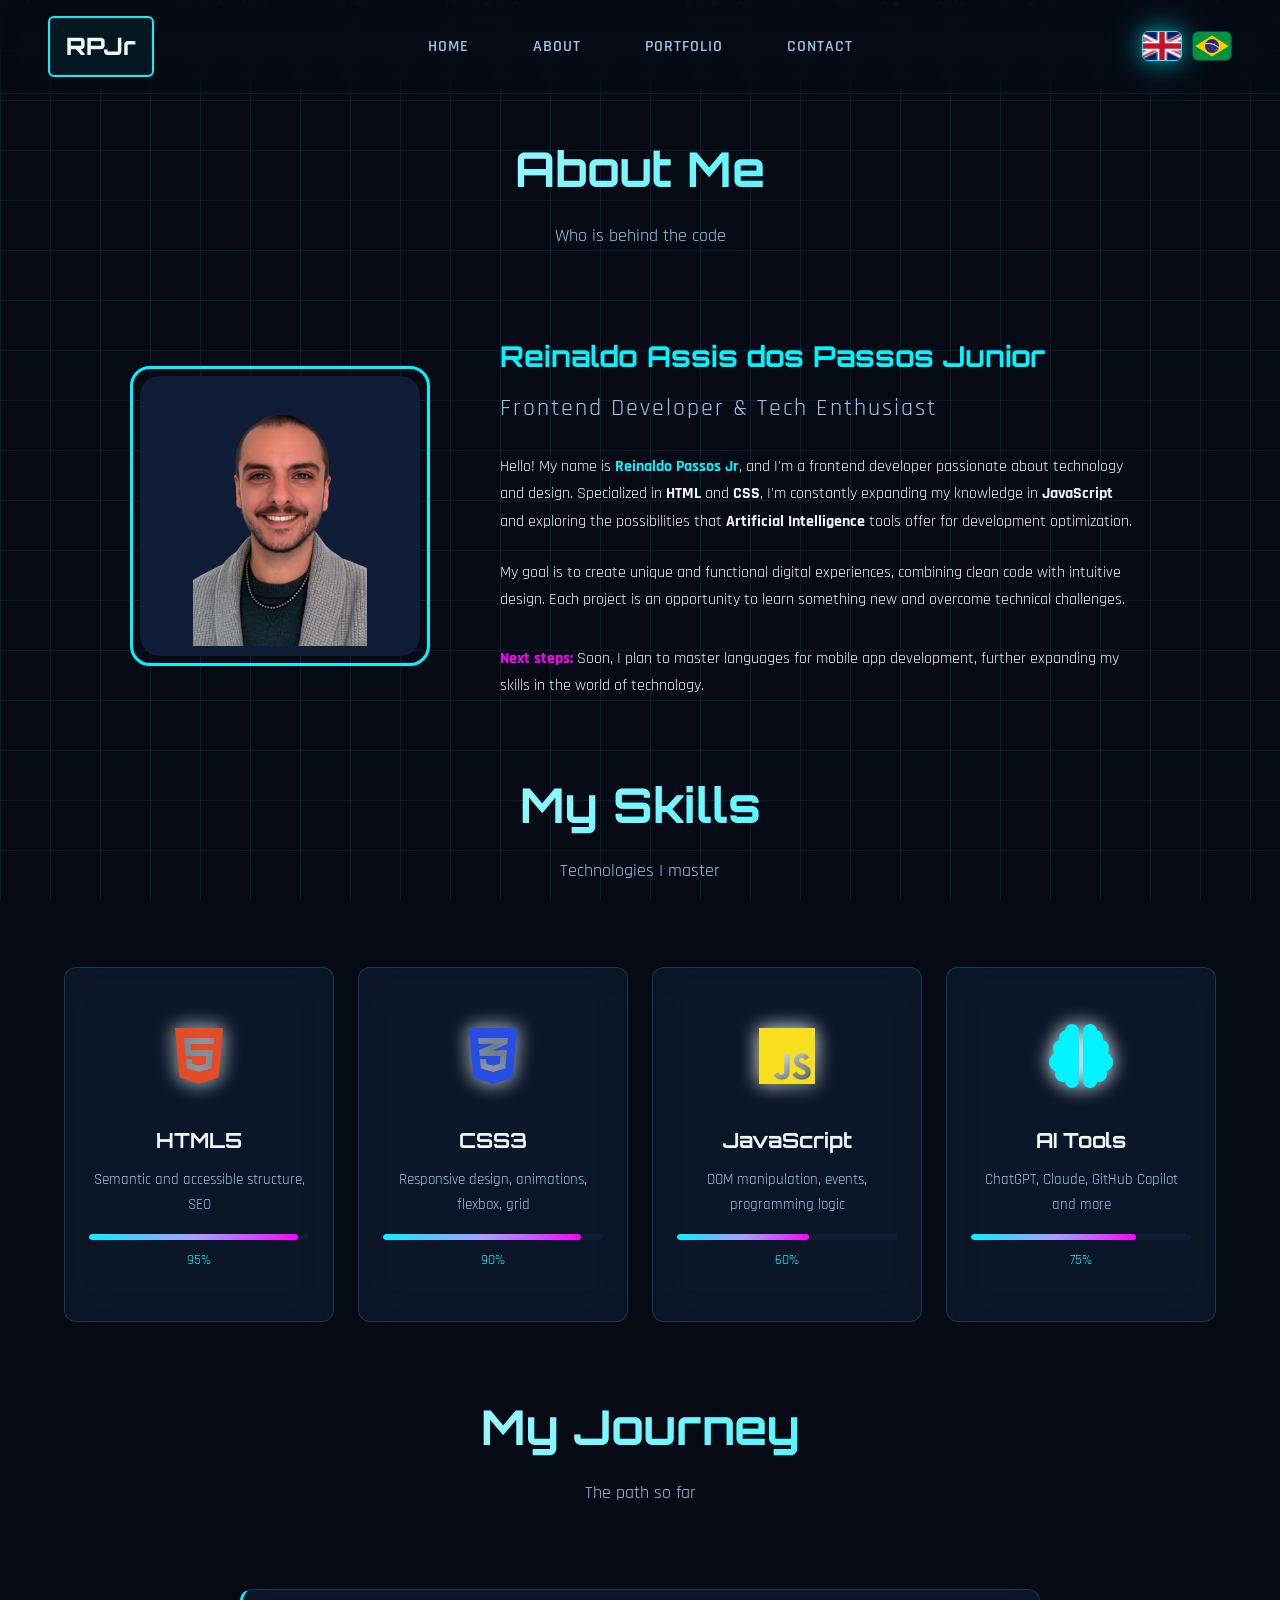
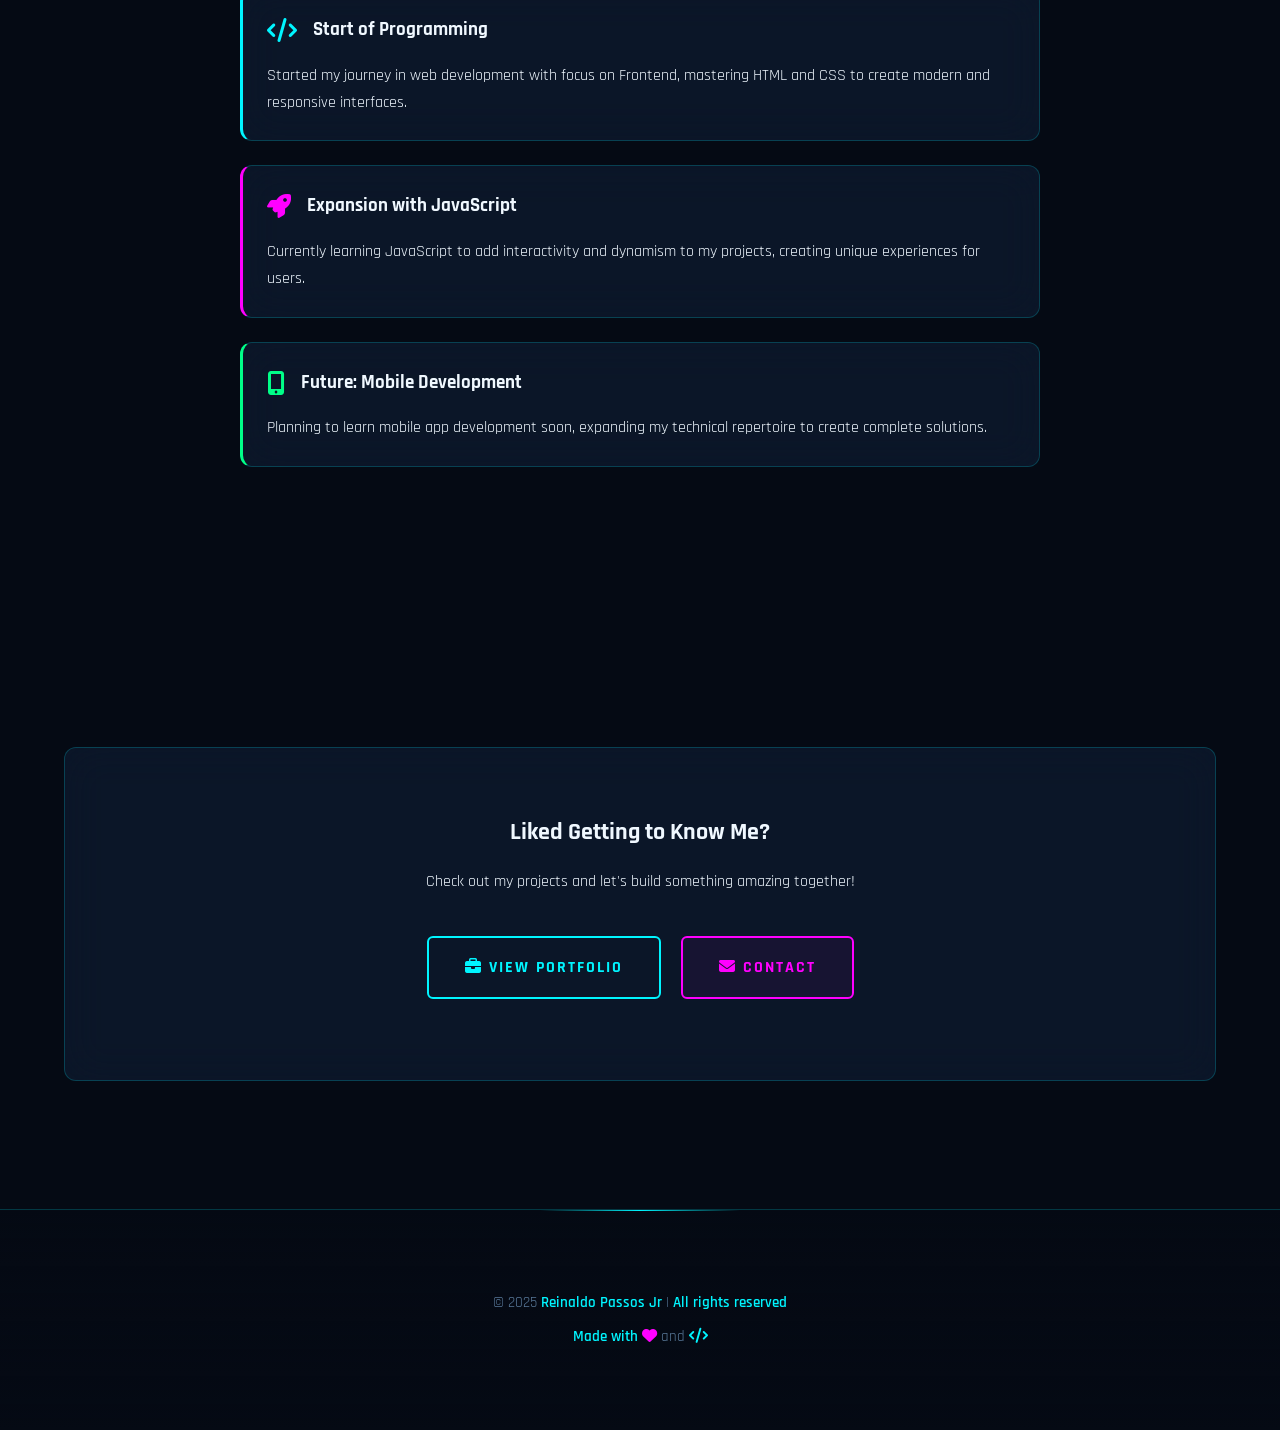
==== commit 73d3ea55: "Delete calc" ====
--- a/about-en.html
+++ b/about-en.html
@@ -258,7 +258,6 @@
     </footer>
 
     <!-- JavaScript -->
-    <script src="js/translations.js"></script>
     <script src="js/main.js"></script>
 </body>
 </html>
--- a/css/style.css
+++ b/css/style.css
@@ -619,22 +619,6 @@
     display: inline-block;
 }
 
-.hero-title .name {
-    background: linear-gradient(135deg, var(--neon-cyan), var(--neon-magenta), var(--neon-cyan));
-    background-size: 200% 200%;
-    -webkit-background-clip: text;
-    -webkit-text-fill-color: transparent;
-    background-clip: text;
-    animation: gradient-shift 5s ease infinite;
-}
-
-@keyframes gradient-shift {
-    0% { background-position: 0% 50%; }
-    50% { background-position: 100% 50%; }
-    100% { background-position: 0% 50%; }
-}
-
-/* Name gradient effect (without glitch) */
 .hero-title .name {
     background: linear-gradient(135deg, var(--neon-cyan), var(--neon-magenta), var(--neon-cyan));
     background-size: 200% 200%;
